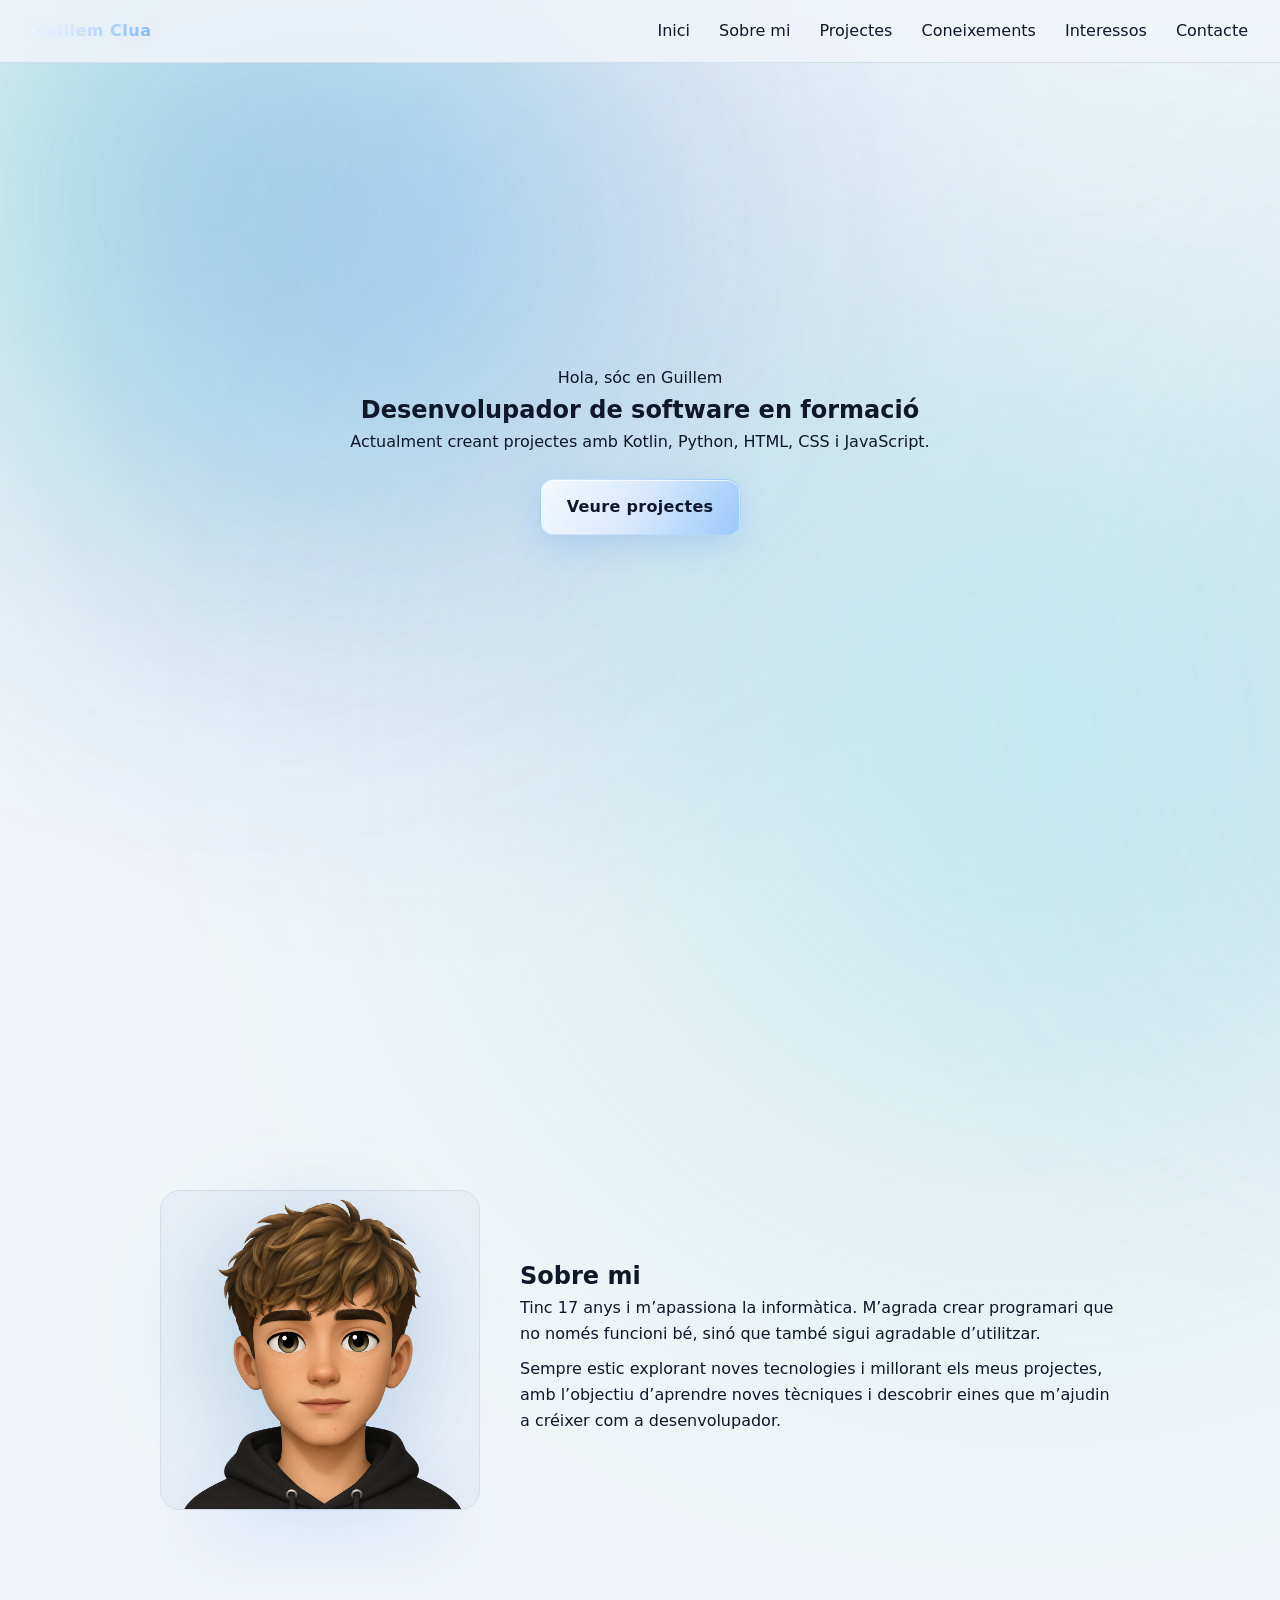
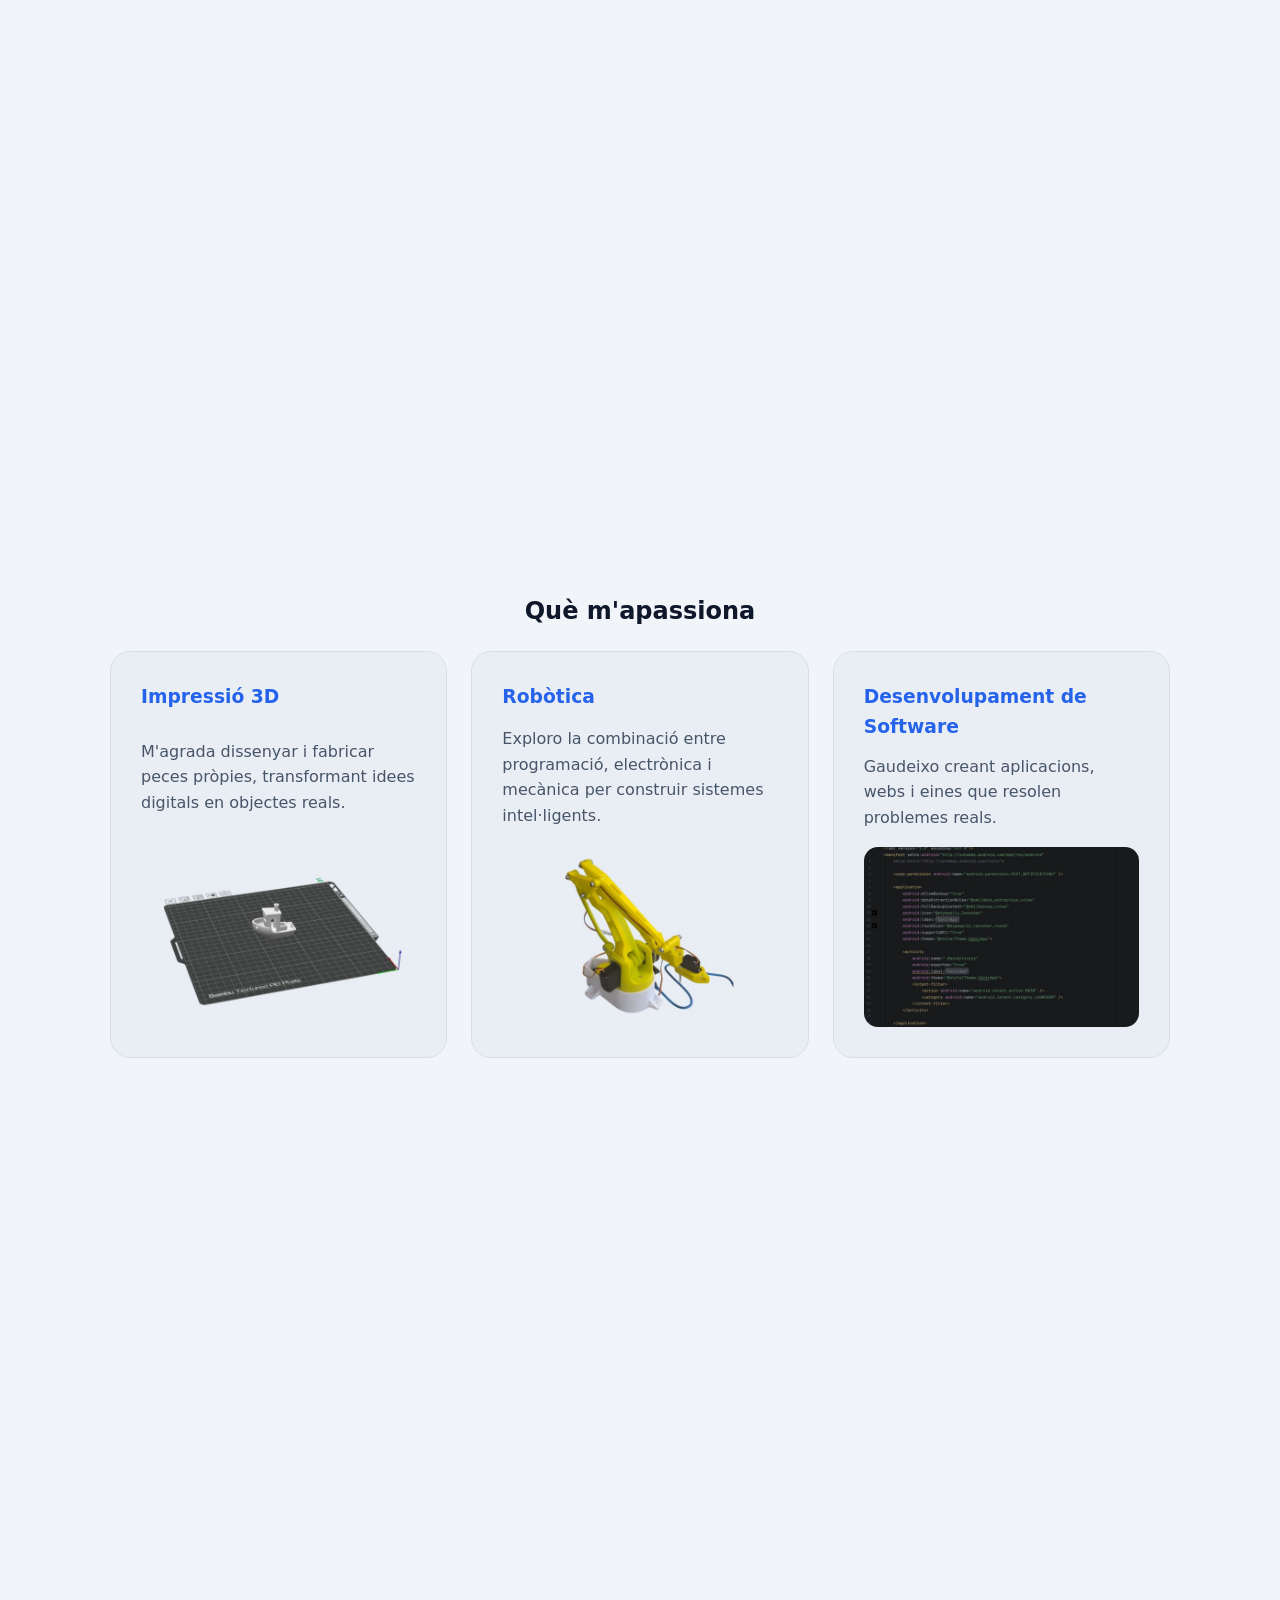
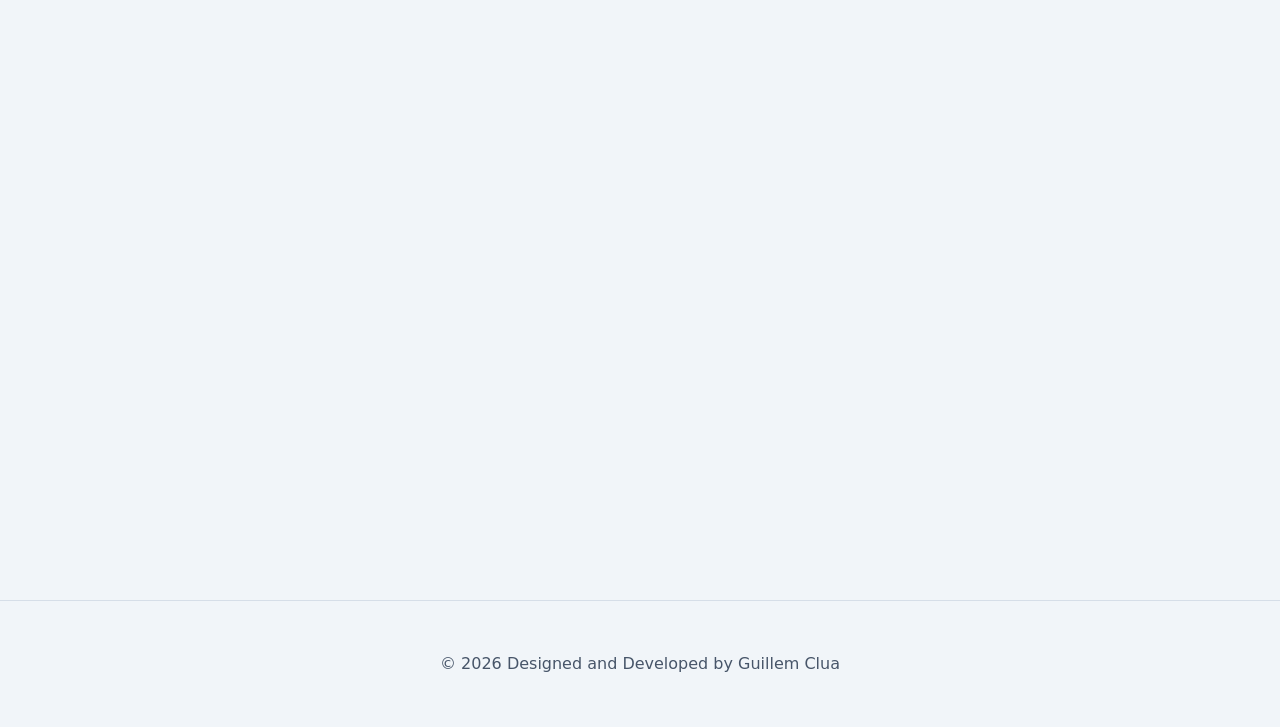
==== index.html @ 35ed5430 "Initial commit: Portfolio website" ====
<!DOCTYPE html>
<html lang="ca">
<head>
    <meta charset="UTF-8">
    <meta name="viewport" content="width=device-width, initial-scale=1.0">
    <title>Guillem Clua | Portal</title>

    <link rel="stylesheet" href="style.css">
    <script src="script.js" defer></script>
</head>
<body>

<header class="navbar">
    
    <div class="blue-metal-text">
        Guillem Clua
    </div>
    
    <nav class="nav-links">
        <a href="#home">Inici</a>
        <a href="#about">Sobre mi</a>
        <a href="#projects">Projectes</a>
        <a href="#skills">Coneixements</a>
        <a href="#interests">Interessos</a>
        <a href="#contact">Contacte</a>
    </nav>

</header>

<main>
    <div class="aurora-overlay">
        <div class="aurora-center"></div>
    </div>
    <!-- HERO -->
    
    <section id="home" class="hero">
        <div class="hero-bg"></div>
        
        <div class="hero-content">
            <p>Hola, sóc en Guillem</p>

            <h1 class="parallax-title">Desenvolupador de software en formació</h1>

            <p>
                Actualment creant projectes amb Kotlin, Python, HTML, CSS i JavaScript.
            </p>

            <a href="#projects">Veure projectes</a>
        </div>
    </section>

    <!-- ABOUT -->
    <section id="about">

        <div class="about-content">

            <div class="avatar-wrapper">
                <img src="assets/fotos/Avatar.png" alt="Avatar" class="avatar">
            </div>

            <div class="about-text">

                <h2>Sobre mi</h2>

                <p>
                    Tinc 17 anys i m’apassiona la informàtica. M’agrada crear programari que no només funcioni bé, sinó que també sigui agradable d’utilitzar.
                </p>

                <p>
                    Sempre estic explorant noves tecnologies i millorant els meus projectes, amb l’objectiu d’aprendre noves tècniques i descobrir eines que m’ajudin a créixer com a desenvolupador.
                </p>

            </div>

        </div>

    </section>

    <!-- PROJECTES -->
    <section id="projects">

        <h2>Projectes</h2>

        <div class="carousel">

            <button class="nav prev">‹</button>

            <div class="card active">

                <img src="assets/fotos/CenirApp_main.png" alt="Projecte Kotlin">

                <div class="card-content">

                    <h3>CenirApp</h3>

                    <p>
                        Aplicació de productivitat gamificada per millorar hàbits d’estudi.
                    </p>

                    <a href="projects/cenirapp.html">
                        Veure més →
                    </a>

                </div>

            </div>

            <div class="card">

                <img src="assets/fotos/WebImg.png" alt="Portfolio Web">

                <div class="card-content">

                    <h3>Portfolio Web</h3>

                    <p>
                        Web personal desenvolupada amb
                        HTML, CSS i JavaScript.
                    </p>

                    <a href="projects/portfolio.html">
                        Veure més →
                    </a>

                </div>

            </div>

            <button class="nav next">›</button>

        </div>

    </section>

    <!-- SKILLS -->
    
    <section id="skills">

        <h2>Coneixements</h2>

        <div class="skills-grid">

            <div class="skill">
                <img src="assets/icons/html.png" alt="HTML">
                <p>HTML</p>
            </div>

            <div class="skill">
                <img src="assets/icons/css.png" alt="CSS">
                <p>CSS</p>
            </div>

            <div class="skill">
                <img src="assets/icons/js.png" alt="JavaScript">
                <p>JavaScript</p>
            </div>

            <div class="skill">
                <img src="assets/icons/kotlin.png" alt="Kotlin">
                <p>Kotlin</p>
            </div>

            <div class="skill">
                <img src="assets/icons/python.png" alt="Python">
                <p>Python</p>
            </div>

            <div class="skill">
                <img src="assets/icons/git.png" alt="Git">
                <p>Git</p>
            </div>

        </div>

    </section>

    <!-- INTERESTS -->
    <section id="interests">

        <h2 >Què m'apassiona</h2>

        <div class="interests-grid">

            <div class="interest-card">
                
                
                
                <h3>Impressió 3D</h3>
                <p>
                    M'agrada dissenyar i fabricar peces pròpies, transformant idees digitals en objectes reals.
                </p>

                <img src="assets/fotos/Impresio3D.jpg" alt="Impressió 3D">
            </div>

            <div class="interest-card">
                <h3>Robòtica</h3>
                <p>
                    Exploro la combinació entre programació, electrònica i mecànica per construir sistemes intel·ligents.
                </p>
                <img src="assets/fotos/Robotica.jpg" alt="Robòtica">
            </div>

            <div class="interest-card">
                <h3>Desenvolupament de Software</h3>
                <p>
                    Gaudeixo creant aplicacions, webs i eines que resolen problemes reals.
                </p>
                <img src="assets/fotos/CodePhoto.jpg" alt="Impressió 3D">
            </div>

        </div>

    </section>

    <!-- CONTACT -->
    <section id="contact">

        <h2>Construïm alguna cosa junts</h2>

        <p class="contact-description">
            Estic interessat en projectes, col·laboracions i noves oportunitats per continuar aprenent i creixent com a desenvolupador.
        </p>

        <div class="contact-actions">
            <a href="mailto:guillem.clua.907@gmail.com" class="primary-btn">
                Contacta'm
            </a>

            <a href="https://github.com/Guillem-ctrl" target="_blank" class="secondary-btn">
                Veure GitHub
            </a>
        </div>
    </section>

</main>

<footer>

    <p>
        © 2026 Designed and Developed by Guillem Clua
    </p>

</footer>

</body>
</html>
---- style.css ----
* {
    margin: 0;
    padding: 0;
    box-sizing: border-box;
    -webkit-font-smoothing: antialiased;
    -moz-osx-font-smoothing: grayscale;
}

:root {

    --bg: #f1f5f9;
    --surface: #e9eef5;

    --text: #0f172a;
    --text-secondary: #475569;

    --accent: #2563eb;
    --accent-light: #60a5fa;

    --border: #d6dee8;
}

html {
    scroll-behavior: smooth;
    scroll-padding-top: 80px;
    scroll-snap-type: y mandatory;
}

body {
    font-family: system-ui, -apple-system, sans-serif;
    background: var(--bg);
    color: var(--text);
    line-height: 1.6;

    overflow-x: hidden;
    position: relative;
}

body::before,
body::after {
    content: "";
    position: fixed;
    pointer-events: none;
    z-index: -2;
    border-radius: 50%;

    will-change: transform, opacity, filter;
}

body::before {
    top: -280px;
    left: -260px;

    width: 950px;
    height: 950px;

    background: radial-gradient(
        circle,
        rgba(34, 197, 94, 0.40),
        rgba(56, 189, 248, 0.25),
        rgba(16, 185, 129, 0.15),
        transparent 70%
    );

    animation: auroraBreath1 20s ease-in-out infinite alternate;
    filter: blur(130px);
}

body::after {
    bottom: -380px;
    right: -300px;

    width: 1100px;
    height: 1100px;

    background: radial-gradient(
        circle,
        rgba(59, 130, 246, 0.25),
        rgba(34, 211, 238, 0.20),
        rgba(16, 185, 129, 0.15),
        transparent 75%
    );

    animation: auroraBreath2 26s ease-in-out infinite alternate;
    filter: blur(160px);
}

@keyframes auroraBreath1 {
    0% {
        transform: translate(0px, 0px) scale(1);
        opacity: 0.65;
    }

    50% {
        transform: translate(80px, -60px) scale(1.12);
        opacity: 0.85;
    }

    100% {
        transform: translate(140px, 40px) scale(1.18);
        opacity: 0.70;
    }
}

@keyframes auroraBreath2 {
    0% {
        transform: translate(0px, 0px) scale(1);
        opacity: 0.55;
    }

    50% {
        transform: translate(-100px, 70px) scale(1.15);
        opacity: 0.75;
    }

    100% {
        transform: translate(-160px, -50px) scale(1.22);
        opacity: 0.60;
    }
}


.navbar {
    position: fixed;
    top: 0;
    left: 0;
    width: 100%;
    display: flex;
    justify-content: space-between;
    align-items: center;
    padding: 18px 32px;
    background: rgba(241,245,249,0.85);
    backdrop-filter: blur(10px);
    border-bottom: 1px solid var(--border);
    z-index: 1000;
    transition: 0.3s ease;
}

.blue-metal-text {
    position: relative;
    display: inline-block;

    font-weight: 800;
    letter-spacing: 0.5px;

    background: linear-gradient(
        120deg,
        #f0f9ff 0%,
        #dbeafe 15%,
        #93c5fd 35%,
        #60a5fa 55%,
        #bfdbfe 75%,
        #f0f9ff 100%
    );

    background-size: 250% 100%;

    -webkit-background-clip: text;
    background-clip: text;

    -webkit-text-fill-color: transparent;
    color: transparent;

    animation: auroraMetalLight 7s ease-in-out infinite;

    text-shadow: 0 0 10px rgba(147, 197, 253, 0.15);
}

@keyframes auroraMetalLight {
    0% {
        background-position: 0% 50%;
    }
    50% {
        background-position: 100% 50%;
    }
    100% {
        background-position: 0% 50%;
    }
}

.nav-links a {
    margin-left: 24px;
    text-decoration: none;
    color: var(--text);
    font-weight: 500;
    transition: 0.2s ease;
}

.nav-links a:hover {
    color: var(--accent);
}

.hero-bg {
    position: absolute;
    inset: 0;
    z-index: 0;
    pointer-events: none;

    background: radial-gradient(
        circle at 30% 30%,
        rgba(37, 99, 235, 0.25),
        transparent 60%
    );

    filter: blur(90px);
    opacity: 0.9;

    transform: translateY(0px) scale(1.1);
    will-change: transform;
    z-index: 0;

    
}

.hero-content {
    position: relative;
    z-index: 2;
}


.hero-bg::before,
.hero-bg::after {
    content: "";
    position: absolute;
    width: 120%;
    height: 120%;
    border-radius: 50%;
}

.hero-bg::after {
    background: radial-gradient(
        circle at 70% 60%,
        rgba(96, 165, 250, 0.18),
        transparent 60%
    );
    filter: blur(120px);
}

.hero-noise {
    position: absolute;
    inset: -20%;

    pointer-events: none;

    opacity: 1;

   
    background-image:
        radial-gradient(circle, rgba(255,255,255,1) 2.6px, transparent 2.6px),
        radial-gradient(circle, rgba(140,180,255,0.95) 2px, transparent 2px),
        radial-gradient(circle, rgba(90,130,220,0.85) 1.6px, transparent 1.6px);

    background-size:
        9px 9px,
        13px 13px,
        17px 17px;

    background-position:
        0 0,
        4px 4px,
        8px 8px;

    mix-blend-mode: screen;

    animation: dotsMove 8s linear infinite;

    mask-image: radial-gradient(
        circle at 30% 25%,
        black 0%,
        black 25%,
        rgba(0,0,0,0.6) 45%,
        transparent 70%
    );

    -webkit-mask-image: radial-gradient(
        circle at 30% 25%,
        black 0%,
        black 25%,
        rgba(0,0,0,0.6) 45%,
        transparent 70%
    );
}
@keyframes dotsMove {
    0% {
        transform: translate(0,0);
    }
    100% {
        transform: translate(-40px, -20px);
    }
}

.hero a {
    display: inline-block;
    margin-top: 25px;
    padding: 14px 26px;

    border-radius: 14px;

    text-decoration: none;
    font-weight: 600;
    letter-spacing: 0.3px;

    color: #0f172a;

    background: linear-gradient(
        120deg,
        rgba(255, 255, 255, 0.85),
        rgba(219, 234, 254, 0.9),
        rgba(147, 197, 253, 0.85)
    );

    border: 1px solid rgba(147, 197, 253, 0.35);

    box-shadow:
        0 10px 30px rgba(37, 99, 235, 0.15),
        inset 0 1px 0 rgba(255, 255, 255, 0.7);

    backdrop-filter: blur(10px);

    transition: transform 0.25s ease, box-shadow 0.25s ease, filter 0.25s ease;
}

.hero a:hover {
    transform: translateY(-3px) scale(1.02);

    box-shadow:
        0 18px 45px rgba(37, 99, 235, 0.25),
        inset 0 1px 0 rgba(255, 255, 255, 0.8);

    filter: brightness(1.05);
}

.hero a:active {
    transform: translateY(-1px) scale(0.98);
}

/*Section*/

section {
    min-height: 100vh;
    width: 100%;
    display: flex;
    flex-direction: column;
    justify-content: center;
    align-items: center;
    text-align: center;
    padding: 120px 20px;
    max-width: 1100px;
    margin: 0 auto;
    opacity: 0;
    transform: translateY(60px) scale(0.97);
    filter: blur(6px);
    transition: opacity 0.7s ease, transform 0.7s ease, filter 0.7s ease;
    scroll-snap-align: center;
}

section.visible {
    opacity: 1;
    transform: translateY(0) scale(1);
    filter: blur(0);
}

.about-content {
    display: flex;
    align-items: center;
    gap: 40px;
}

.about-image img {
    width: 180px;
    height: 180px;
    object-fit: cover;
    border-radius: 50%;
}

.about-text {
    max-width: 600px;
    text-align: left;
}

.about-text p {
    margin-bottom: 10px;
}

.carousel {
    position: relative;
    width: 100%;
    max-width: 700px;
    height: 430px;
    margin: 30px auto;
}

.card {
    position: absolute;
    top: 0;
    left: 0;
    width: 100%;
    opacity: 0;
    pointer-events: none;
    transform: scale(0.97);
    transition: opacity 0.35s ease, transform 0.35s ease;
    background: var(--surface);
    border: 2px solid var(--accent);
    border-radius: 16px;
    overflow: hidden;
    box-shadow: 0 10px 25px rgba(0,0,0,0.04), 0 20px 50px rgba(37,99,235,0.12);
}

.card:hover {
    transform: scale(1.01);
}

.card.active {
    position: relative;
    opacity: 1;
    pointer-events: auto;
    transform: scale(1);
}

.card img {
    width: 100%;
    height: 250px;
    object-fit: cover;
}


.card-content {
    padding: 20px;
}

.card-content p {
    color: var(--text-secondary);
    margin: 10px 0;
}

.card-content a {
    color: var(--accent);
    font-weight: 600;
    text-decoration: none;
}

.nav {
    position: absolute;
    top: 50%;
    transform: translateY(-50%);
    width: 40px;
    height: 40px;
    border: none;
    border-radius: 50%;
    background: rgba(15,23,42,.15);
    color: white;
    cursor: pointer;
    transition: 0.2s ease;
}

.nav:hover {
    background: rgba(37,99,235,.8);
}

.prev { left: -50px; }
.next { right: -50px; }

.skills-grid {
    display: flex;
    flex-wrap: wrap;
    justify-content: center;
    gap: 30px;
    margin-top: 20px;
}

.skill {
    display: flex;
    flex-direction: column;
    align-items: center;
    width: 120px;
    padding: 20px;
    background: var(--surface);
    border: 1px solid var(--border);
    border-radius: 16px;
    transition: 0.25s ease;
    margin-bottom: 50px;
}

.skill:hover {
    transform: translateY(-8px);
}

.skill img {
    width: 64px;
    height: 64px;
    object-fit: contain;
    margin-bottom: 10px;
}

.skill p {
    font-weight: 600;
    color: var(--text);
}

.interests-grid {
    display: grid;
    grid-template-columns: repeat(auto-fit, minmax(280px, 1fr));
    gap: 24px;
    width: 100%;
    margin-top: 20px;
}

.interest-card {
    background: var(--surface);
    border: 1px solid var(--border);
    border-radius: 20px;
    padding: 30px;
    text-align: left;
    transition: .3s ease;
    display: flex;
    flex-direction: column;
    justify-content: space-between;
    margin-bottom: 50px;
}

.interest-card:hover {
    transform: translateY(-6px);
    border-color: var(--accent);
    box-shadow: 0 15px 30px rgba(37,99,235,.12);
}

.interest-card h3 {
    margin-bottom: 12px;
    color: var(--accent);
}

.interest-card p {
    color: var(--text-secondary);
}

.interest-card img {
    width: 100%;
    height: 180px;
    object-fit: cover;
    border-radius: 14px;
    margin-top: 16px;
}

#contact {
    text-align: center;
}

.contact-description {
    max-width: 650px;
    margin: 20px auto 40px;
    color: var(--text-secondary);
    font-size: 1.05rem;
}

.contact-actions {
    display: flex;
    justify-content: center;
    gap: 16px;
    flex-wrap: wrap;
}

.primary-btn {
    padding: 14px 28px;
    border-radius: 14px;
    text-decoration: none;
    font-weight: 600;
    color: white;
    background: linear-gradient(135deg, var(--accent), var(--accent-light));
    transition: .25s ease;
}

.primary-btn:hover {
    transform: translateY(-2px);
}

.secondary-btn {
    padding: 14px 28px;
    border-radius: 14px;
    text-decoration: none;
    color: var(--text);
    border: 1px solid var(--border);
    background: var(--surface);
    transition: .25s ease;
}

.secondary-btn:hover {
    border-color: var(--accent);
    transform: translateY(-2px);
}

footer {
    text-align: center;
    padding: 50px 20px;
    color: var(--text-secondary);
    border-top: 1px solid var(--border);
}

@media (max-width: 768px) {

    .navbar {
        padding: 16px 20px;
    }

    .nav-links {
        display: none;
    }

    .hero h1 {
        font-size: 2rem;
    }

    .about-content {
        flex-direction: column;
    }

    .about-text {
        text-align: center;
    }

    .interests-grid {
        flex-direction: column;
    }

    .prev,
    .next {
        display: none;
    }
}

.avatar-wrapper {

    width: 320px;
    height: 320px;

    perspective: 1200px;

    display: flex;
    align-items: bottom;
    justify-content: bottom;

    background: var(--surface);
    border: 1px solid var(--border);
    border-radius: 20px;
    padding: 0px;
    transition: .3s ease;
    display: flex;
    flex-direction: column;
    justify-content: space-between;

    animation: breathe 6s ease-in-out infinite;
}

.avatar {

    width: 100%;
    height: auto;

    transform-style: preserve-3d;

    transition:
        transform 0.15s ease-out,
        filter 0.3s ease;

    will-change: transform;

    filter:
        drop-shadow(0 20px 40px rgba(37,99,235,.15));
}



@keyframes breathe {

    0%,100% {
        transform: translateY(0px);
    }

    50% {
        transform: translateY(-8px);
    }
}

.avatar-wrapper::before {

    content: "";

    position: absolute;

    width: 280px;
    height: 280px;

    border-radius: 50%;

    background:
        radial-gradient(
            circle,
            rgba(37,99,235,.20),
            rgba(16,185,129,.12),
            transparent 70%
        );

    filter: blur(50px);

    animation: glowFloat 8s ease-in-out infinite;
}

@keyframes glowFloat {

    0%,100% {
        transform: translateY(0);
    }

    50% {
        transform: translateY(-15px);
    }
}
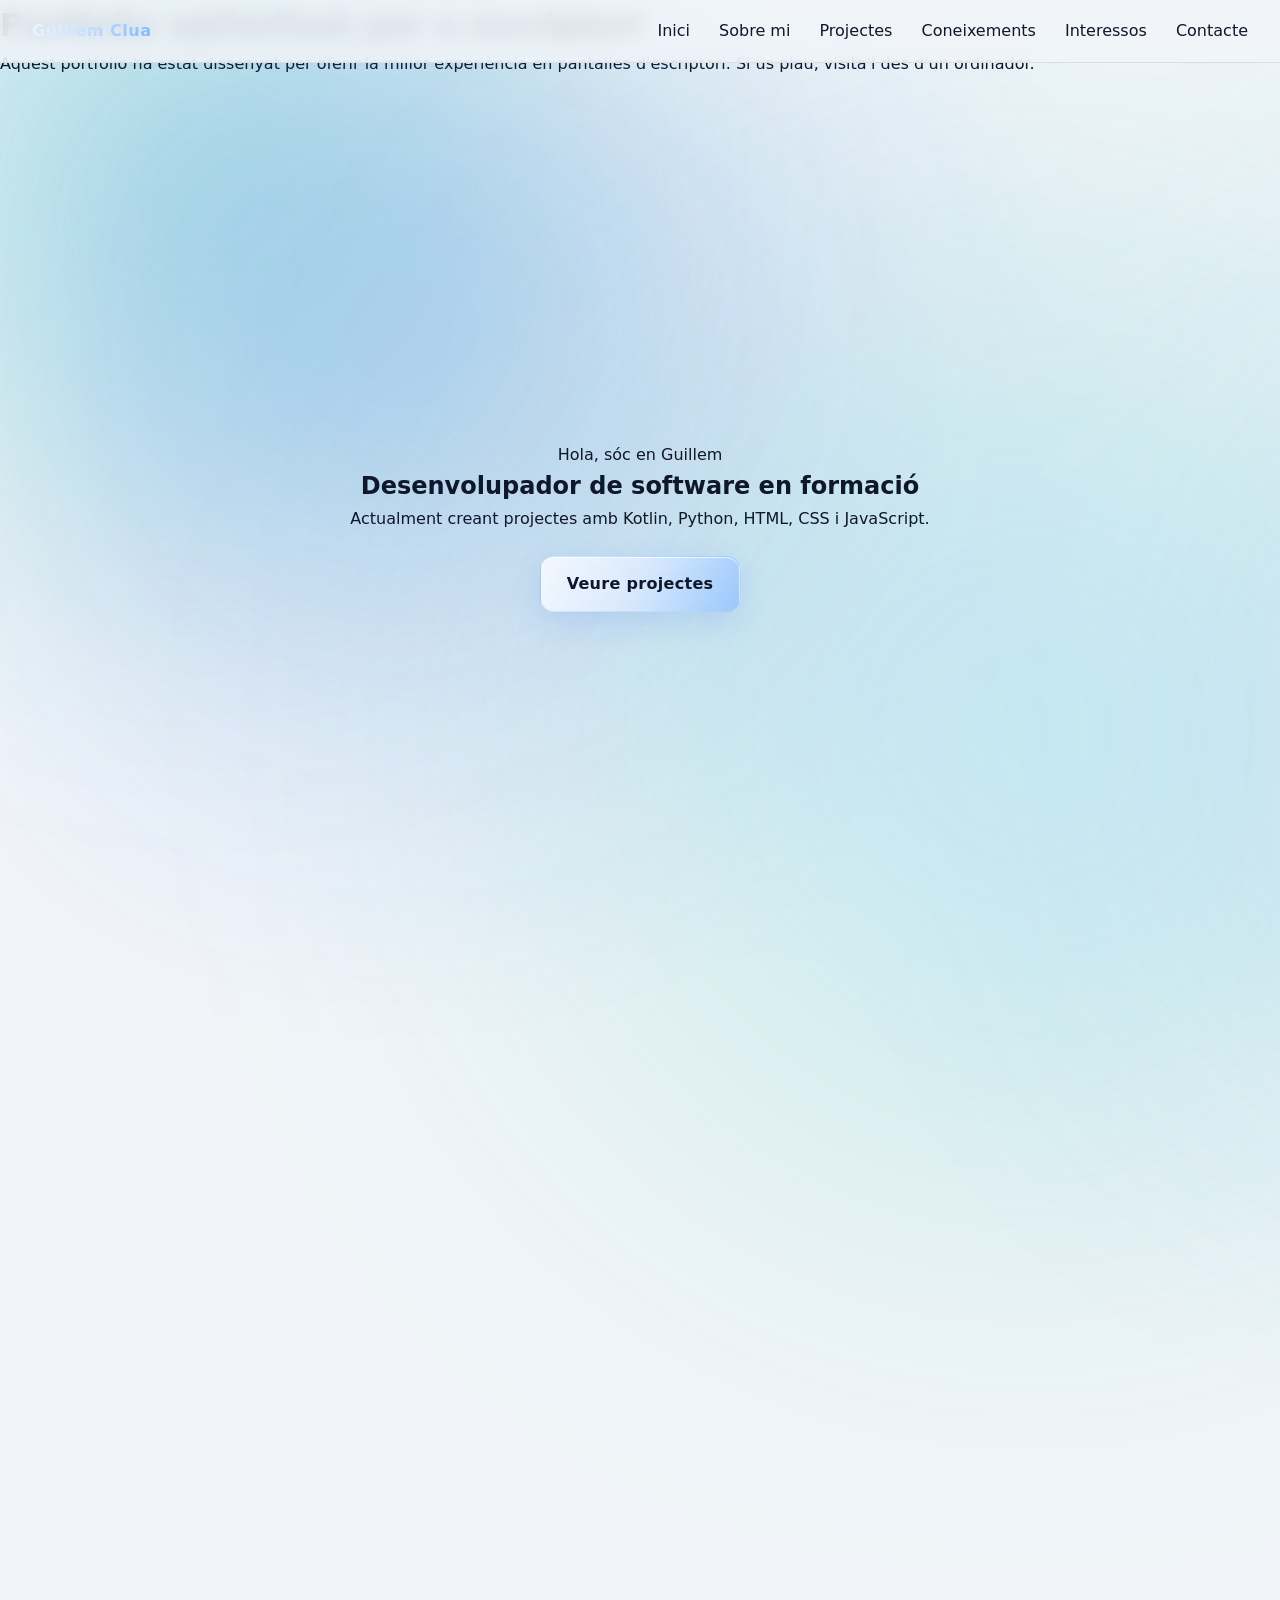
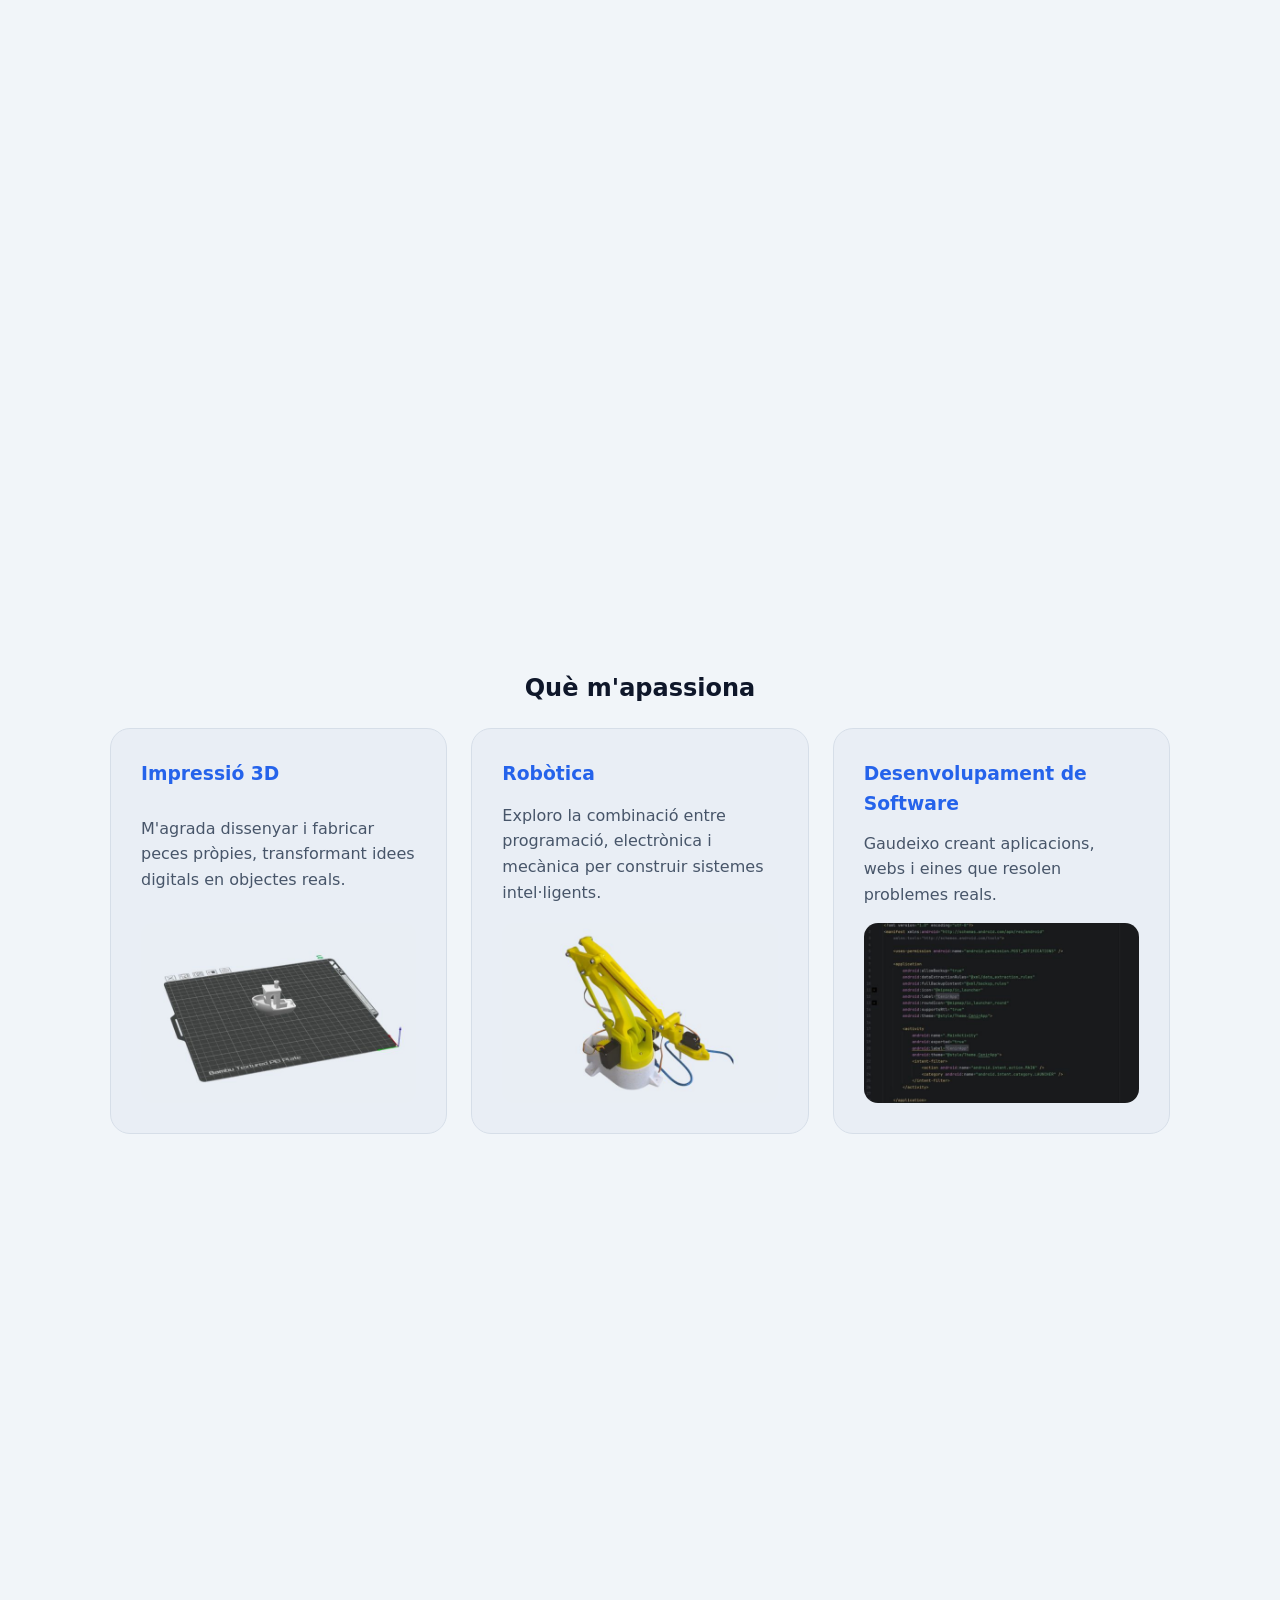
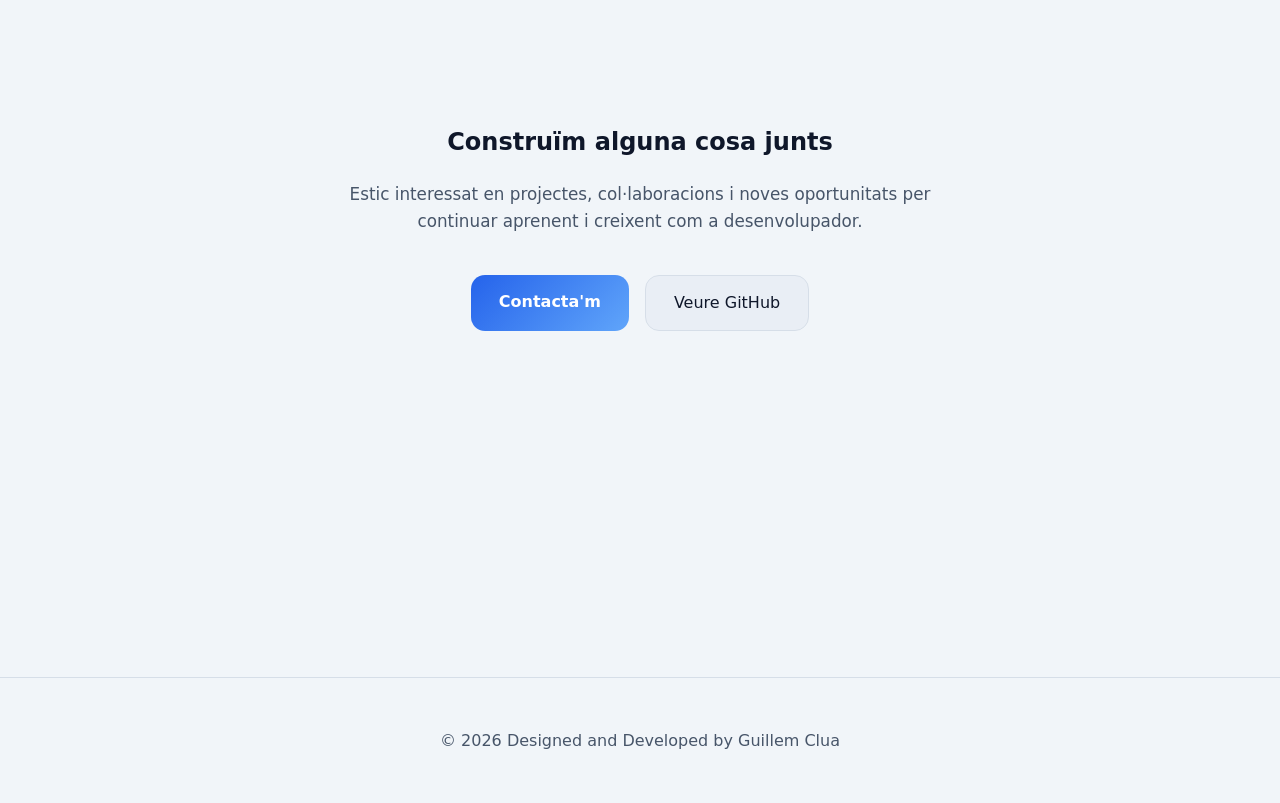
==== commit 6e025883: "Addition of GA4" ====
--- a/index.html
+++ b/index.html
@@ -1,6 +1,15 @@
 <!DOCTYPE html>
 <html lang="ca">
 <head>
+    <!-- Google Tag Manager -->
+    <script>(function(w,d,s,l,i){w[l]=w[l]||[];w[l].push({'gtm.start':
+    new Date().getTime(),event:'gtm.js'});var f=d.getElementsByTagName(s)[0],
+    j=d.createElement(s),dl=l!='dataLayer'?'&l='+l:'';j.async=true;j.src=
+    'https://www.googletagmanager.com/gtm.js?id='+i+dl;f.parentNode.insertBefore(j,f);
+    })(window,document,'script','dataLayer','GTM-NJ3LHXR4');</script>
+    <!-- End Google Tag Manager -->
+    
+    
     <meta charset="UTF-8">
     <meta name="viewport" content="width=device-width, initial-scale=1.0">
     <title>Guillem Clua | Portal</title>
@@ -9,6 +18,22 @@
     <script src="script.js" defer></script>
 </head>
 <body>
+
+<!-- Google Tag Manager (noscript) -->
+<noscript><iframe src="https://www.googletagmanager.com/ns.html?id=GTM-NJ3LHXR4"
+height="0" width="0" style="display:none;visibility:hidden"></iframe></noscript>
+<!-- End Google Tag Manager (noscript) -->
+
+
+<div class="mobile-warning">
+    <h1>Portfolio optimitzat per a escriptori</h1>
+
+    <p>
+        Aquest portfolio ha estat dissenyat per oferir la millor experiència en pantalles d'escriptori.
+        Si us plau, visita'l des d'un ordinador.
+    </p>
+</div>
+
 
 <header class="navbar">
     
@@ -227,7 +252,7 @@
                 Contacta'm
             </a>
 
-            <a href="https://github.com/Guillem-ctrl" target="_blank" class="secondary-btn">
+            <a href="https://github.com/Guillem-ctrl" target="_blank" class="secondary-btn" rel="noopener noreferrer">
                 Veure GitHub
             </a>
         </div>
